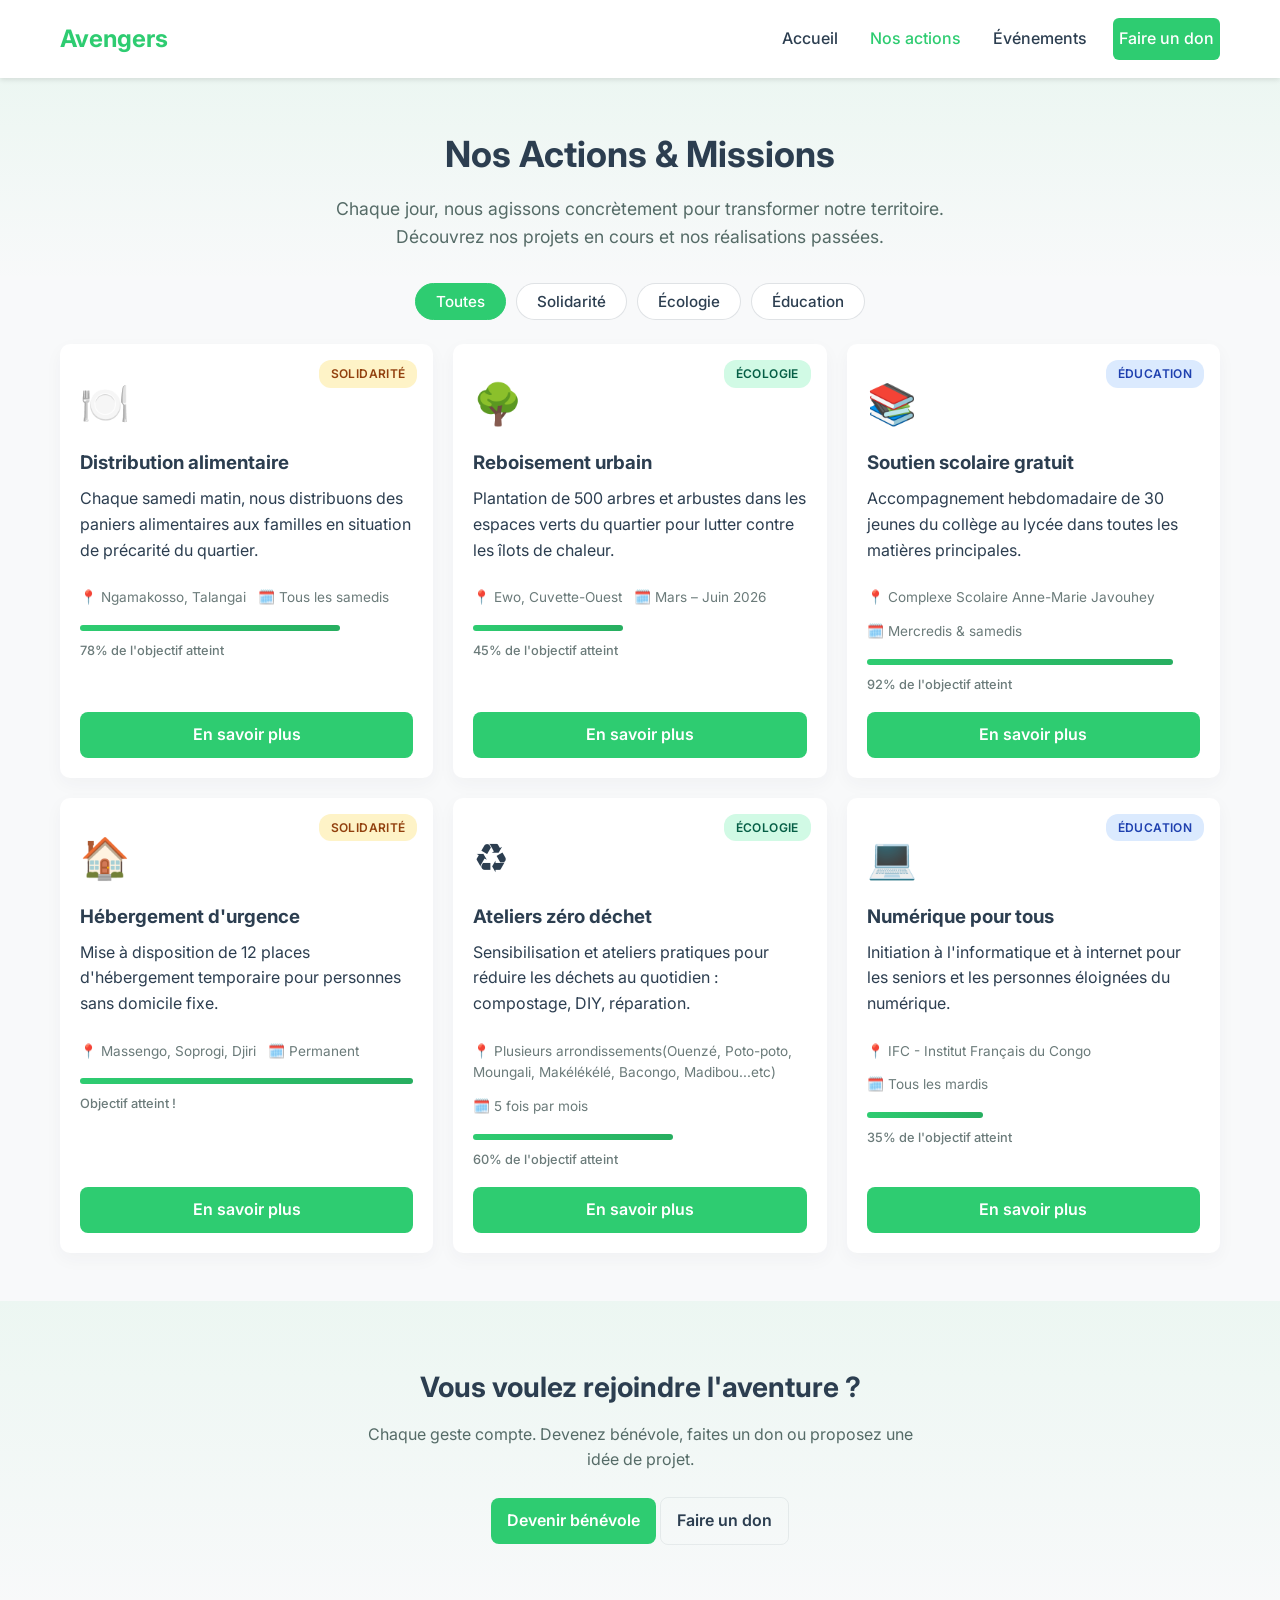
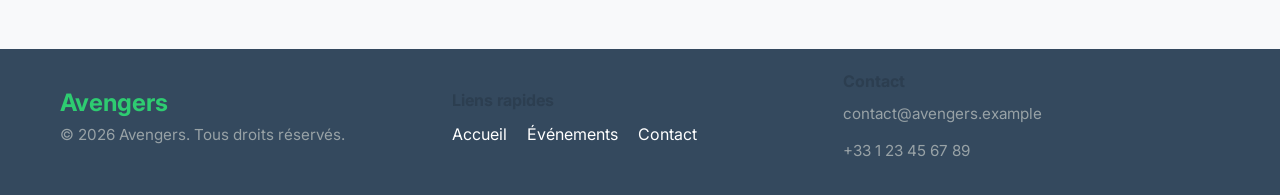
==== actions.html @ d8e707c2 "Finalisation de la page Nos Actions" ====
<!DOCTYPE html>
<html lang="fr">
<head>
    <meta charset="UTF-8">
    <meta name="viewport" content="width=device-width, initial-scale=1.0">
    <meta name="description" content="Découvrez les actions et missions de l'association Avengers">
    <title>Nos Actions </title>
    <link href="https://fonts.googleapis.com/css2?family=Inter:wght@300;400;600;700&display=swap" rel="stylesheet">
    <link rel="stylesheet" href="style.css">
</head>
<body>
    <a class="skip-link" href="#main-content">Aller au contenu</a>
    
    <header class="main">
        <div class="container">
            <a href="index.html" class="logo">Avengers</a>
            <nav class="main-nav" aria-label="Navigation principale">
                <ul class="links">
                    <li><a href="index.html">Accueil</a></li>
                    <li><a href="actions.html" class="active" aria-current="page">Nos actions</a></li>
                    <li><a href="evenements.html">Événements</a></li>
                    <li><a href="contact.html" class="bouton">Faire un don</a></li>
                </ul>
            </nav>
        </div>
    </header>

    <main id="main-content">
        <section class="hero hero-page">
            <div class="container hero-inner">
                <h1>Nos Actions & Missions</h1>
                <p class="lead">Chaque jour, nous agissons concrètement pour transformer notre territoire. Découvrez nos projets en cours et nos réalisations passées.</p>
            </div>
        </section>

        <section class="filters container" aria-label="Filtrer les actions">
            <div class="filter-buttons" role="group" aria-label="Catégories d'actions">
                <button class="filter-btn active" data-filter="all" aria-pressed="true">Toutes</button>
                <button class="filter-btn" data-filter="solidarite" aria-pressed="false">Solidarité</button>
                <button class="filter-btn" data-filter="ecologie" aria-pressed="false">Écologie</button>
                <button class="filter-btn" data-filter="education" aria-pressed="false">Éducation</button>
            </div>
        </section>

        <section class="actions-grid container">
            <div class="grid actions-list">
                <article class="card action-card" data-category="solidarite">
                    <div class="card-badge solidarite">Solidarité</div>
                    <div class="card-icon">🍽️</div>
                    <h3>Distribution alimentaire</h3>
                    <p>Chaque samedi matin, nous distribuons des paniers alimentaires aux familles en situation de précarité du quartier.</p>
                    <div class="card-meta">
                        <span class="meta-item">📍 Ngamakosso, Talangai</span>
                        <span class="meta-item">🗓️ Tous les samedis</span>
                    </div>
                    <div class="card-progress">
                        <div class="progress-bar" style="width: 78%;" aria-hidden="true"></div>
                        <span class="progress-text">78% de l'objectif atteint</span>
                    </div>
                    <a href="#" class="btn btn-primary card-cta">En savoir plus</a>
                </article>

                <article class="card action-card" data-category="ecologie">
                    <div class="card-badge ecologie">Écologie</div>
                    <div class="card-icon">🌳</div>
                    <h3>Reboisement urbain</h3>
                    <p>Plantation de 500 arbres et arbustes dans les espaces verts du quartier pour lutter contre les îlots de chaleur.</p>
                    <div class="card-meta">
                        <span class="meta-item">📍 Ewo, Cuvette-Ouest</span>
                        <span class="meta-item">🗓️ Mars – Juin 2026</span>
                    </div>
                    <div class="card-progress">
                        <div class="progress-bar" style="width: 45%;" aria-hidden="true"></div>
                        <span class="progress-text">45% de l'objectif atteint</span>
                    </div>
                    <a href="#" class="btn btn-primary card-cta">En savoir plus</a>
                </article>

                <article class="card action-card" data-category="education">
                    <div class="card-badge education">Éducation</div>
                    <div class="card-icon">📚</div>
                    <h3>Soutien scolaire gratuit</h3>
                    <p>Accompagnement hebdomadaire de 30 jeunes du collège au lycée dans toutes les matières principales.</p>
                    <div class="card-meta">
                        <span class="meta-item">📍 Complexe Scolaire Anne-Marie Javouhey</span>
                        <span class="meta-item">🗓️ Mercredis & samedis</span>
                    </div>
                    <div class="card-progress">
                        <div class="progress-bar" style="width: 92%;" aria-hidden="true"></div>
                        <span class="progress-text">92% de l'objectif atteint</span>
                    </div>
                    <a href="#" class="btn btn-primary card-cta">En savoir plus</a>
                </article>

                <article class="card action-card" data-category="solidarite">
                    <div class="card-badge solidarite">Solidarité</div>
                    <div class="card-icon">🏠</div>
                    <h3>Hébergement d'urgence</h3>
                    <p>Mise à disposition de 12 places d'hébergement temporaire pour personnes sans domicile fixe.</p>
                    <div class="card-meta">
                        <span class="meta-item">📍 Massengo, Soprogi, Djiri</span>
                        <span class="meta-item">🗓️ Permanent</span>
                    </div>
                    <div class="card-progress">
                        <div class="progress-bar" style="width: 100%;" aria-hidden="true"></div>
                        <span class="progress-text">Objectif atteint !</span>
                    </div>
                    <a href="#" class="btn btn-primary card-cta">En savoir plus</a>
                </article>

                <article class="card action-card" data-category="ecologie">
                    <div class="card-badge ecologie">Écologie</div>
                    <div class="card-icon">♻️</div>
                    <h3>Ateliers zéro déchet</h3>
                    <p>Sensibilisation et ateliers pratiques pour réduire les déchets au quotidien : compostage, DIY, réparation.</p>
                    <div class="card-meta">
                        <span class="meta-item">📍 Plusieurs arrondissements(Ouenzé, Poto-poto, Moungali, Makélékélé, Bacongo, Madibou...etc)</span>
                        <span class="meta-item">🗓️ 5 fois par mois</span>
                    </div>
                    <div class="card-progress">
                        <div class="progress-bar" style="width: 60%;" aria-hidden="true"></div>
                        <span class="progress-text">60% de l'objectif atteint</span>
                    </div>
                    <a href="#" class="btn btn-primary card-cta">En savoir plus</a>
                </article>

                <article class="card action-card" data-category="education">
                    <div class="card-badge education">Éducation</div>
                    <div class="card-icon">💻</div>
                    <h3>Numérique pour tous</h3>
                    <p>Initiation à l'informatique et à internet pour les seniors et les personnes éloignées du numérique.</p>
                    <div class="card-meta">
                        <span class="meta-item">📍 IFC - Institut Français du Congo</span>
                        <span class="meta-item">🗓️ Tous les mardis</span>
                    </div>
                    <div class="card-progress">
                        <div class="progress-bar" style="width: 35%;" aria-hidden="true"></div>
                        <span class="progress-text">35% de l'objectif atteint</span>
                    </div>
                    <a href="#" class="btn btn-primary card-cta">En savoir plus</a>
                </article>
            </div>
        </section>

        <section class="cta-section">
            <div class="container cta-content">
                <h2>Vous voulez rejoindre l'aventure ?</h2>
                <p class="lead">Chaque geste compte. Devenez bénévole, faites un don ou proposez une idée de projet.</p>
                <div class="hero-ctas">
                    <a href="contact.html" class="btn btn-primary">Devenir bénévole</a>
                    <a href="contact.html" class="btn btn-secondary">Faire un don</a>
                </div>
            </div>
        </section>
    </main>

    <footer class="footer">
        <div class="footer-container container">
            <div class="footer-col">
                <a href="index.html" class="logo footer-logo">Avengers</a>
                <p class="muted">© 2026 Avengers. Tous droits réservés.</p>
            </div>
            <div class="footer-col">
                <h4>Liens rapides</h4>
                <ul class="footer-links">
                    <li><a href="index.html">Accueil</a></li>
                    <li><a href="evenements.html">Événements</a></li>
                    <li><a href="contact.html">Contact</a></li>
                </ul>
            </div>
            <div class="footer-col">
                <h4>Contact</h4>
                <p class="muted">contact@avengers.example</p>
                <p class="muted">+33 1 23 45 67 89</p>
            </div>
        </div>
    </footer>
</body>
</html>
---- style.css ----
:root {
    --primary: #2ecc71;
    --secondary: #27ae60;
    --text: #2c3e50;
    --light-bg: #f8f9fa;
    --white: #ffffff;
    --font-stack: 'Segoe UI', Tahoma, Geneva, Verdana, sans-serif;
}

* {
    margin: 0;
    padding: 0;
    box-sizing: border-box;
}

.skip-link {
    position: absolute;
    left: -999px;
    top: auto;
    width: 1px;
    height: 1px;
    overflow: hidden;
}
.skip-link:focus {
    left: 10px;
    top: 10px;
    width: auto;
    height: auto;
    background: var(--primary);
    color: var(--white);
    padding: 8px 12px;
    border-radius: 4px;
    z-index: 2000;
}

body {
    font-family: var(--font-stack);
    color: var(--text);
    line-height: 1.6;
    background-color: var(--light-bg);
    display: flex;
    flex-direction: column;
    min-height: 100vh;
}

/* Typographie moderne */
body { font-family: 'Inter', system-ui, -apple-system, 'Segoe UI', Roboto, 'Helvetica Neue', Arial; }
h1,h2,h3,h4 { color: var(--text); margin: 0 0 8px 0; }
p { margin: 0 0 12px 0; }

/* Utility container */
.container { max-width: 1200px; margin: 0 auto; padding: 20px; }

main {
    flex: 1;
}

a {
    text-decoration: none;
    color: inherit;
}

a:focus {
    outline: 3px solid var(--primary);
    outline-offset: 2px;
}

ul {
    list-style: none;
}

.main{
    background-color: var(--white);
    box-shadow: 0 2px 5px rgba(0,0,0,0.1);
    position: sticky;
    top: 0;
    z-index: 1000;
}

.container {
    max-width: 1200px;
    margin: 0 auto;
    padding: 0 20px;
}

.main .container { display:flex; align-items:center; justify-content:space-between; padding:18px 20px; }

.logo { font-size:1.25rem; font-weight:700; color:var(--primary); }

.main-nav .links { display:flex; gap:20px; align-items:center; }
.main-nav .links a { color:var(--text); padding:8px 6px; border-radius:6px; }
.main-nav .links a.active, .main-nav .links a:hover { color:var(--primary); }

.btn { display:inline-block; padding:10px 16px; border-radius:8px; text-decoration:none; font-weight:600; }
.btn-primary { background:var(--primary); color:var(--white); }
.btn-primary:hover { background: #28b76a; }
.btn-secondary { background: transparent; border:1px solid rgba(44,62,80,0.08); color:var(--text); }

/* Hero */
.hero { padding:64px 0; background: linear-gradient(180deg, rgba(46,204,113,0.06), rgba(255,255,255,0)); }
.hero-grid { display:grid; grid-template-columns: 1fr 420px; gap:32px; align-items:center; }
.hero-content h1 { font-size:2rem; margin-bottom:12px; }
.hero-content .lead { color:#556b67; margin-bottom:18px; }
.hero-visual { background:linear-gradient(135deg, rgba(46,204,113,0.12), rgba(39,174,96,0.08)); height:260px; border-radius:12px; }

/* Features grid */
.features { padding:48px 0; }
.section-title { font-size:1.25rem; margin-bottom:18px; }
.grid { display:grid; grid-template-columns: repeat(auto-fit, minmax(220px,1fr)); gap:20px; }
.card { background:var(--white); padding:20px; border-radius:10px; box-shadow: 0 6px 18px rgba(44,62,80,0.04); }
.card-icon { font-size:28px; margin-bottom:10px; }

/* Footer */
.footer { background:#0f1720; color:#cbd5d9; padding:40px 0; }
.footer-container { display:flex; gap:40px; align-items:flex-start; }
.footer-col { flex:1; }
.footer-logo { color:var(--primary); font-weight:700; }
.muted { color:#98a2a6; font-size:0.95rem; }
.footer-links { list-style:none; padding:0; margin:0; }
.footer-links li { margin-bottom:8px; }
.footer-links a { color:inherit; text-decoration:none; }

@media (max-width: 900px) {
    .hero-grid { grid-template-columns: 1fr; }
    .hero-visual { height:200px; }
    .footer-container { flex-direction:column; }
}

@media (max-width: 480px) {
    .main .container { padding:14px 16px; }
    .hero { padding:36px 0; }
    .hero-content h1 { font-size:1.5rem; }
}

.logo {
    font-size: 1.5rem;
    font-weight: bold;
    color: var(--primary);
}

.links {
    display: flex;
    align-items: center;
    gap: 20px;
    flex-wrap: wrap;
}

.links a {
    font-weight: 500;
    transition: color 0.3s ease;
}

.links a:hover, .links a.active {
    color: var(--primary);
}

.bouton {
    background-color: var(--primary);
    color: var(--white) !important;
    padding: 8px 16px;
    border-radius: 5px;
    transition: background-color 0.3s ease !important;
    display: inline-block;
    border: none;
}

.bouton:hover {
    background-color: var(--secondary);
}

.footer {
    background-color: #34495e;
    color: var(--white);
    padding: 20px 0;
    margin-top: 40px;
}

.footer-container {
    max-width: 1200px;
    margin: 0 auto;
    padding: 0 20px;
    display: flex;
    justify-content: space-between;
    align-items: center;
    flex-wrap: wrap;
    gap: 15px;
}

.footer-links {
    display: flex;
    gap: 20px;
}

.footer-links a:hover {
    text-decoration: underline;
}

.hero-placeholder {
    text-align: center;
    padding: 100px 20px;
    background: linear-gradient(135deg, rgba(46,204,113,0.12), rgba(39,174,96,0.08));
    color: var(--text);
}

.hero-inner {
    max-width: 900px;
    margin: 0 auto;
}

.hero-placeholder h1 {
    font-size: 2.25rem;
    color: var(--text);
    margin-bottom: 10px;
}

.hero-placeholder .lead {
    color: #5a6b6a;
    font-size: 1.1rem;
}

@media (max-width: 768px) {
    .container, .footer-container {
        flex-direction: column;
        gap: 15px;
    }

    .links {
        flex-direction: column;
        gap: 10px;
        text-align: center;
    }

    .hero-placeholder {
        padding: 60px 20px;
    }
}
.hero-page {
    padding: 48px 0 32px;
    text-align: center;
}
.hero-page h1 {
    font-size: 2.25rem;
    margin-bottom: 12px;
}
.hero-page .lead {
    max-width: 700px;
    margin: 0 auto;
    color: #556b67;
    font-size: 1.1rem;
}

.filters {
    padding: 0 0 24px;
}
.filter-buttons {
    display: flex;
    gap: 10px;
    flex-wrap: wrap;
    justify-content: center;
}
.filter-btn {
    padding: 8px 20px;
    border: 1px solid rgba(44,62,80,0.15);
    border-radius: 20px;
    background: var(--white);
    color: var(--text);
    font-family: inherit;
    font-size: 0.95rem;
    font-weight: 500;
    cursor: pointer;
    transition: all 0.25s ease;
}
.filter-btn:hover {
    border-color: var(--primary);
    color: var(--primary);
}
.filter-btn.active {
    background: var(--primary);
    color: var(--white);
    border-color: var(--primary);
}

/* Grille d'actions */
.actions-grid {
    padding-bottom: 48px;
}
.actions-list {
    grid-template-columns: repeat(auto-fit, minmax(300px, 1fr));
}


.action-card {
    display: flex;
    flex-direction: column;
    position: relative;
    padding-top: 28px;
    transition: transform 0.25s ease, box-shadow 0.25s ease;
}
.action-card:hover {
    transform: translateY(-4px);
    box-shadow: 0 12px 28px rgba(44,62,80,0.08);
}

.card-badge {
    position: absolute;
    top: 16px;
    right: 16px;
    padding: 4px 12px;
    border-radius: 12px;
    font-size: 0.75rem;
    font-weight: 600;
    text-transform: uppercase;
    letter-spacing: 0.03em;
}
.card-badge.solidarite {
    background: #fef3c7;
    color: #92400e;
}
.card-badge.ecologie {
    background: #d1fae5;
    color: #065f46;
}
.card-badge.education {
    background: #dbeafe;
    color: #1e40af;
}

.action-card .card-icon {
    font-size: 2.5rem;
    margin-bottom: 12px;
}

.card-meta {
    display: flex;
    flex-wrap: wrap;
    gap: 12px;
    margin: 12px 0 16px;
    font-size: 0.85rem;
    color: #6b7b7a;
}
.meta-item {
    display: inline-flex;
    align-items: center;
    gap: 4px;
}

.card-progress {
    margin-bottom: 16px;
}
.progress-bar {
    height: 6px;
    background: linear-gradient(90deg, var(--primary), var(--secondary));
    border-radius: 3px;
    margin-bottom: 6px;
    transition: width 0.6s ease;
}
.progress-text {
    font-size: 0.8rem;
    color: #6b7b7a;
    font-weight: 500;
}

.card-cta {
    margin-top: auto;
    text-align: center;
    width: 100%;
}

.cta-section {
    background: linear-gradient(180deg, rgba(46,204,113,0.06), rgba(255,255,255,0));
    padding: 64px 0;
    text-align: center;
}
.cta-content {
    max-width: 600px;
}
.cta-content h2 {
    font-size: 1.75rem;
    margin-bottom: 12px;
}
.cta-content .lead {
    color: #556b67;
    margin-bottom: 24px;
}

@media (max-width: 768px) {
    .hero-page h1 {
        font-size: 1.75rem;
    }
    .actions-list {
        grid-template-columns: 1fr;
    }
    .filter-buttons {
        gap: 8px;
    }
    .filter-btn {
        padding: 6px 14px;
        font-size: 0.9rem;
    }
    .cta-section {
        padding: 48px 20px;
    }
}
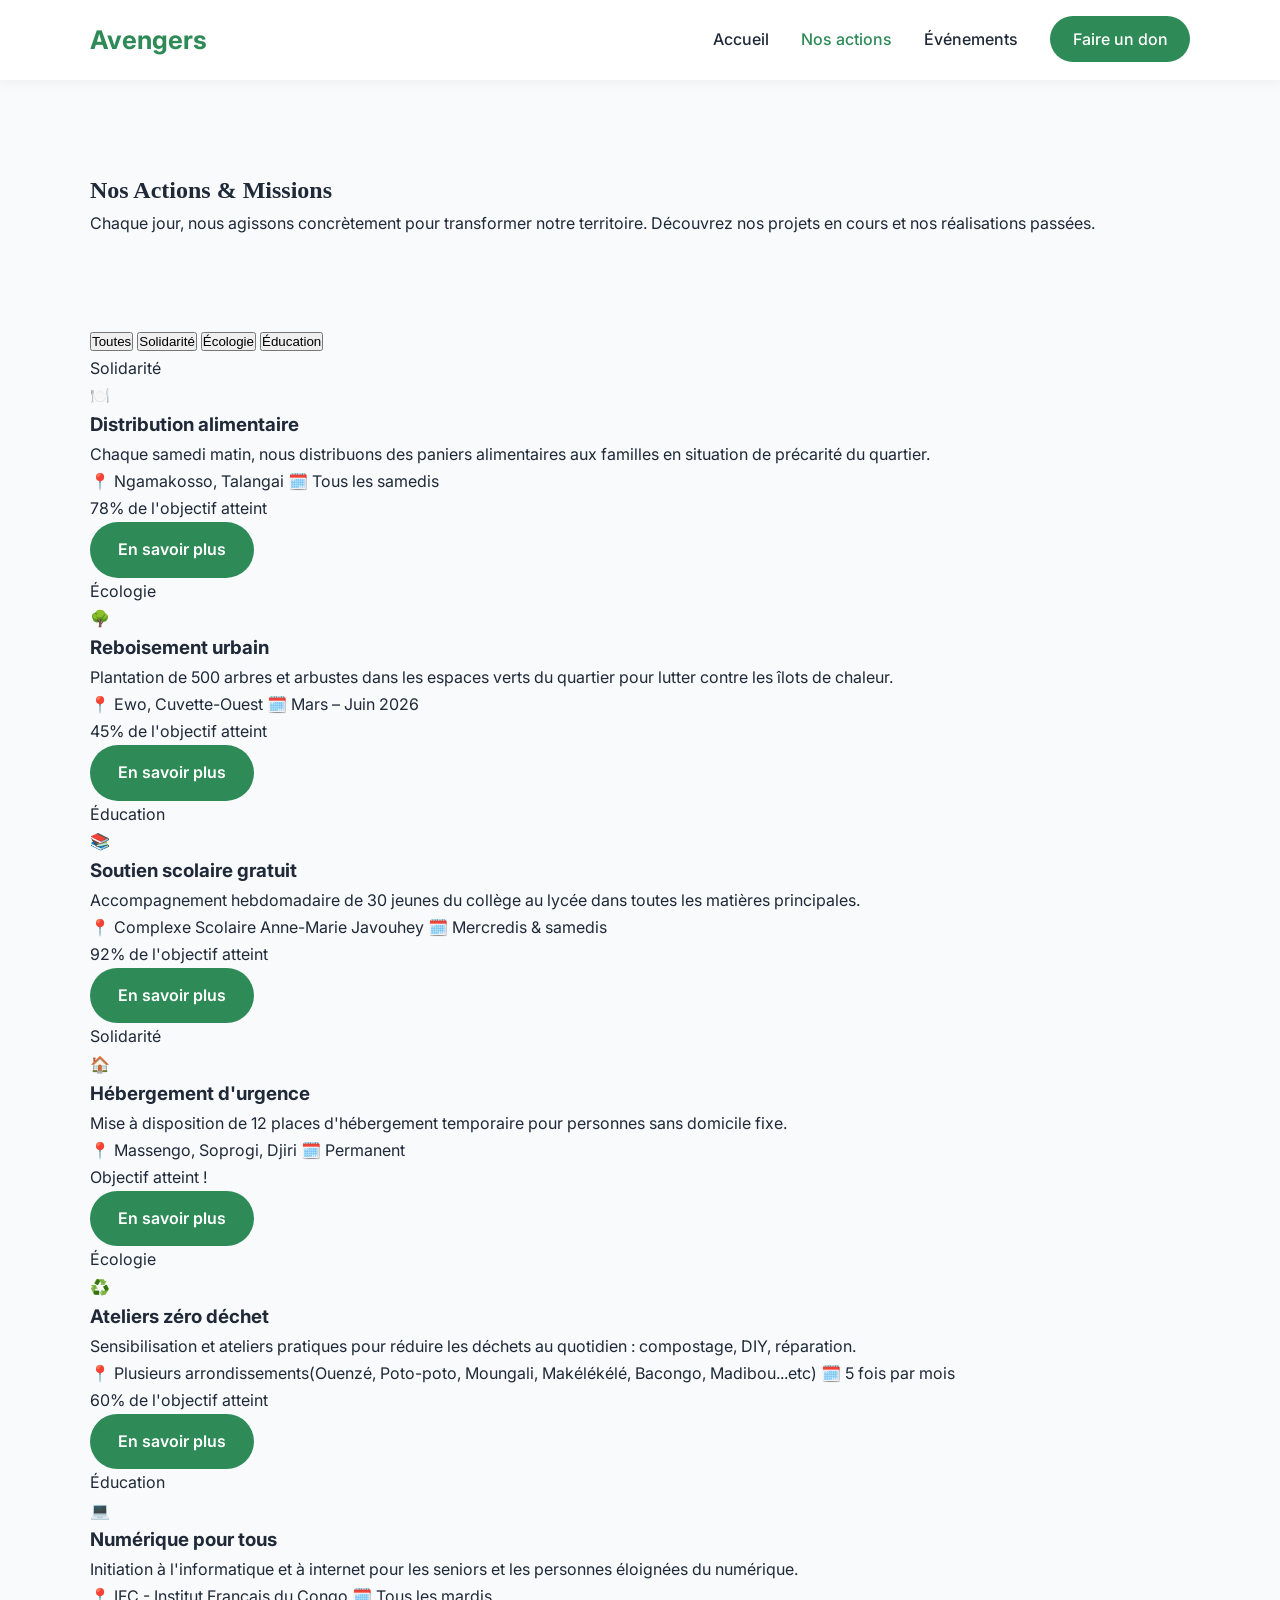
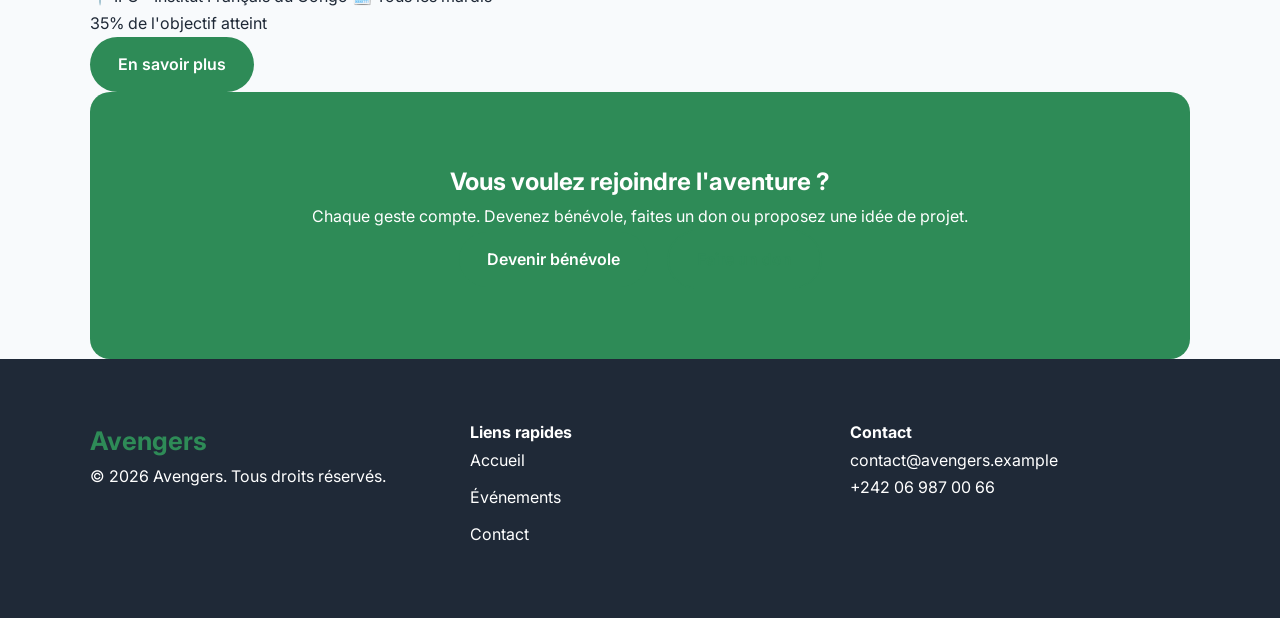
==== commit 3182cdfa: "Update contact phone number in actions.html" ====
--- a/actions.html
+++ b/actions.html
@@ -171,9 +171,9 @@
             <div class="footer-col">
                 <h4>Contact</h4>
                 <p class="muted">contact@avengers.example</p>
-                <p class="muted">+33 1 23 45 67 89</p>
+                <p class="muted">+242 06 987 00 66</p>
             </div>
         </div>
     </footer>
 </body>
-</html>+</html>
--- a/style.css
+++ b/style.css
@@ -1,403 +1,604 @@
- :root {
-    --primary: #2ecc71;
-    --secondary: #27ae60;
-    --text: #2c3e50;
-    --light-bg: #f8f9fa;
-    --white: #ffffff;
-    --font-stack: 'Segoe UI', Tahoma, Geneva, Verdana, sans-serif;
-}
-
-* {
-    margin: 0;
-    padding: 0;
-    box-sizing: border-box;
-}
-
-.skip-link {
-    position: absolute;
-    left: -999px;
-    top: auto;
-    width: 1px;
-    height: 1px;
-    overflow: hidden;
-}
-.skip-link:focus {
-    left: 10px;
-    top: 10px;
-    width: auto;
-    height: auto;
-    background: var(--primary);
-    color: var(--white);
-    padding: 8px 12px;
-    border-radius: 4px;
-    z-index: 2000;
-}
-
-body {
-    font-family: var(--font-stack);
-    color: var(--text);
-    line-height: 1.6;
-    background-color: var(--light-bg);
+:root{
+    --primary:#2e8b57;
+    --primary-dark:#256f47;
+    --secondary:#f4f7f6;
+
+    --text:#1f2937;
+    --text-light:#6b7280;
+
+    --white:#ffffff;
+    --background:#f8fafc;
+
+    --shadow:0 10px 25px rgba(0,0,0,.08);
+
+    --radius:14px;
+
+    --transition:.3s ease;
+}
+
+*{
+    margin:0;
+    padding:0;
+    box-sizing:border-box;
+}
+
+html{
+    scroll-behavior:smooth;
+}
+
+body{
+    font-family:'Inter',sans-serif;
+    color:var(--text);
+    background:var(--background);
+    line-height:1.7;
+}
+
+img{
+    width:100%;
+    display:block;
+}
+
+a{
+    text-decoration:none;
+    color:inherit;
+}
+
+ul{
+    list-style:none;
+}
+
+.container{
+    width:min(1100px,90%);
+    margin:auto;
+}
+
+
+.skip-link{
+    position:absolute;
+    left:-9999px;
+}
+
+.skip-link:focus{
+    left:20px;
+    top:20px;
+    background:var(--primary);
+    color:#fff;
+    padding:10px 18px;
+    border-radius:8px;
+    z-index:999;
+}
+
+.main{
+    background:var(--white);
+    position:sticky;
+    top:0;
+    z-index:100;
+    box-shadow:0 2px 12px rgba(0,0,0,.05);
+}
+
+.main .container{
+    display:flex;
+    justify-content:space-between;
+    align-items:center;
+    padding:18px 0;
+}
+
+.logo{
+    font-size:1.6rem;
+    font-weight:700;
+    color:var(--primary);
+}
+
+.links{
+    display:flex;
+    gap:2rem;
+    align-items:center;
+}
+
+.links a{
+    font-weight:500;
+    transition:var(--transition);
+}
+
+.links a:hover,
+.links .active{
+    color:var(--primary);
+}
+
+.bouton{
+    background:var(--primary);
+    color:white;
+    padding:.8rem 1.4rem;
+    border-radius:50px;
+}
+
+.bouton:hover{
+    background:var(--primary-dark);
+}
+
+.btn{
+    display:inline-block;
+    padding:14px 28px;
+    border-radius:50px;
+    font-weight:600;
+    transition:var(--transition);
+}
+
+.btn-primary{
+    background:var(--primary);
+    color:white;
+}
+
+.btn-primary:hover{
+    background:var(--primary-dark);
+}
+
+.btn-secondary{
+    border:2px solid var(--primary);
+    color:var(--primary);
+    margin-left:15px;
+}
+
+.btn-secondary:hover{
+    background:var(--primary);
+    color:white;
+}
+
+.hero{
+    padding:90px 0;
+}
+
+.hero-content{
+    display:flex;
+    justify-content:space-between;
+    align-items:center;
+    gap:60px;
+}
+
+.hero-text{
+    flex:1;
+}
+
+.hero-badge{
+    display:inline-block;
+    background:#e8f7ef;
+    color:var(--primary);
+    padding:.5rem 1rem;
+    border-radius:50px;
+    margin-bottom:20px;
+    font-weight:600;
+}
+
+.hero-text h1{
+    font-size:3rem;
+    line-height:1.2;
+    margin-bottom:25px;
+}
+
+.hero-text p{
+    color:var(--text-light);
+    margin-bottom:35px;
+}
+
+.hero-image{
+    flex:1;
+}
+
+.hero-image img{
+    border-radius:20px;
+    box-shadow:var(--shadow);
+}
+
+.about{
+    padding:100px 0;
+    background:white;
+}
+
+.about-content{
+    display:flex;
+    align-items:center;
+    gap:70px;
+}
+
+.about-image,
+.about-text{
+    flex:1;
+}
+
+.about-image img{
+    border-radius:20px;
+}
+
+.about-text h2{
+    font-size:2.2rem;
+    margin-bottom:20px;
+}
+
+.about-text p{
+    color:var(--text-light);
+    margin-bottom:30px;
+}
+
+
+.services{
+    padding:100px 0;
+}
+
+.section-title{
+    text-align:center;
+    margin-bottom:50px;
+    font-size:2.3rem;
+}
+
+.services-grid{
+    display:grid;
+    grid-template-columns:repeat(auto-fit,minmax(240px,1fr));
+    gap:25px;
+}
+
+.service-card{
+    background:white;
+    padding:35px;
+    border-radius:var(--radius);
+    box-shadow:var(--shadow);
+    transition:var(--transition);
+}
+
+.service-card:hover{
+    transform:translateY(-8px);
+}
+
+.service-card h3{
+    margin-bottom:15px;
+}
+
+.service-card p{
+    color:var(--text-light);
+}
+
+
+.impact{
+    padding:100px 0;
+    background:white;
+}
+
+.impact-grid{
+    display:grid;
+    grid-template-columns:repeat(4,1fr);
+    gap:25px;
+}
+
+.impact-card{
+    background:var(--secondary);
+    padding:40px 20px;
+    text-align:center;
+    border-radius:var(--radius);
+}
+
+.impact-number{
+    font-size:2.8rem;
+    color:var(--primary);
+    font-weight:700;
+    margin-bottom:10px;
+}
+
+.cta{
+    padding:100px 0;
+}
+
+.cta-content{
+    background:var(--primary);
+    color:white;
+    text-align:center;
+    padding:70px;
+    border-radius:20px;
+}
+
+.cta h2{
+    font-size:2.2rem;
+    margin-bottom:20px;
+}
+
+.cta p{
+    margin-bottom:35px;
+}
+
+.cta .btn-primary{
+    background:white;
+    color:var(--primary);
+}
+
+.cta .btn-primary:hover{
+    background:#f2f2f2;
+}
+
+.footer{
+    background:#1f2937;
+    color:white;
+    padding:60px 0;
+}
+
+.footer-container{
+    display:grid;
+    grid-template-columns:repeat(auto-fit,minmax(220px,1fr));
+    gap:40px;
+}
+
+.footer-links li{
+    margin-bottom:10px;
+}
+
+.footer-links a:hover{
+    color:var(--primary);
+}
+
+
+@media(max-width:900px){
+
+    .hero-content,
+    .about-content{
+        flex-direction:column;
+    }
+
+    .hero-text h1{
+        font-size:2.3rem;
+    }
+
+    .impact-grid{
+        grid-template-columns:repeat(2,1fr);
+    }
+
+}
+
+@media(max-width:600px){
+
+    .main .container{
+        flex-direction:column;
+        gap:20px;
+    }
+
+    .links{
+        flex-direction:column;
+    }
+
+    .hero{
+        padding:70px 0;
+    }
+
+    .hero-buttons{
+        display:flex;
+        flex-direction:column;
+        gap:15px;
+    }
+
+    .btn-secondary{
+        margin-left:0;
+    }
+}
+
+/*====================== Stylisation de la page Evènement PAR TONY BERENGER ==========================*/
+
+.evenements {
+    max-width: 960px;
+    margin: 0 auto;
+    padding: 5rem 1.5rem 6rem;
+}
+
+.en-tete {
     display: flex;
     flex-direction: column;
-    min-height: 100vh;
-}
-
-/* Typographie moderne */
-body { font-family: 'Inter', system-ui, -apple-system, 'Segoe UI', Roboto, 'Helvetica Neue', Arial; }
-h1,h2,h3,h4 { color: var(--text); margin: 0 0 8px 0; }
-p { margin: 0 0 12px 0; }
-
-/* Utility container */
-.container { max-width: 1200px; margin: 0 auto; padding: 20px; }
-
-main {
-    flex: 1;
-}
-
-a {
+    gap: 0.75rem;
+    margin-bottom:3.5em;
+    position : relative;
+}
+
+._activite {
+    font-family: 'Verdana', monospace;
+}
+
+h1 {
+    font-family: 'Segoe UI';
+}
+
+.sous-titre {
+    max-width: 52ch;
+    color:#2c3e50;
+    font-size: 1.02rem;
+    line-height: 1.6;
+    margin: 0;
+}
+
+/*  ================. STYLISATION DE CHAQUE ARTICLE  ===================*/
+
+/*  ================ LA DIV  DE LA PREMIERE ACTIVITE OEUVRE DE CHARITE =================*/
+
+.liste-evenement {
+    display: flex;
+    flex-direction: column;
+    gap: 1.5rem;
+    position: relative;
+    z-index: 1;
+}
+
+._evenement {
+    display: grid;
+    grid-template-columns: 150px 1px 1fr;
+    background: #ffffff;
+    border: 1px solid #0f1720;
+    border-radius: 14px;
+    overflow:hidden;
+}
+
+._evenement:hover{
+    border-color: #27ae60;
+    transform: translate(-2px);
+}
+
+._date {
+    background: #27ae60;
+    color: #f8f9fa;
+    display: flex;
+    flex-direction: column;
+    align-items: center;
+    justify-content: center;
+    padding: 1.4rem 0.5em;
+    text-align: center;
+    gap:0.15rem;
+}
+
+._date .jour{
+    font-family: 'Franklin Gothic Medium', 'Arial Narrow', Arial, sans-serif;
+    font-weight: 700;
+    font-size: 3.4rem;
+    line-height: 1;
+}
+
+._date .mois {
+    font-family: 'Lucida Sans', 'Lucida Sans Regular', 'Lucida Grande', 'Lucida Sans Unicode', Geneva, Verdana, sans-serif;
+    font-size: 1rem;
+    letter-spacing: 0.14rem;
+    text-transform: uppercase;
+    color: #0f1720;
+}
+
+._date .heure{
+    font-family: 'Courier New', Courier, monospace;
+    font-size: 0.90rem;
+    color: #0f1720;
+    margin-top: 0.5rem;
+}
+
+._perforation{
+    background-size: 100%;
+    background-position: center;
+    background-color: #27ae60;
+}
+
+._details {
+    padding: 1.4rem 1.6rem;
+    display: flex;
+    flex-direction: column;
+    gap:0.55rem;
+    justify-content: center;
+}
+
+._span2 {
+    display: inline-flex;
+    align-self: flex-start;
+    font-family: 'Times New Roman', Times, serif;
+    font-size: 0.68rem;
+    letter-spacing: 0.1em;
+    text-transform: uppercase;
+    padding: 0.22rem 0.55rem;
+    border: 999px;
+    color: #0f1720;
+}
+
+._span1 {
+    font-family: 'Trebuchet MS', 'Lucida Sans Unicode', 'Lucida Grande', 'Lucida Sans', Arial, sans-serif;
+    font-size: 0.65rem;
+    letter-spacing: 0.1em;
+    text-transform: uppercase;
+    color: #f8f9fa;
+    background: #2c3e50;
+    align-self: flex-start;
+    padding: 0.15rem 0.5rem;
+    border-radius: 4px;
+    margin-bottom: 0.1rem;
+}
+
+._span2._gastro {
+    background: #34495e;
+}
+
+._details h2 {
+    font-family: Arial, Helvetica, sans-serif;
+    font-weight: 600;
+    font-size: 1.3rem;
+    margin: 0;
+    color: #0f1720;
+}
+
+._details p {
+    margin: 0;
+    color: #0f1720;
+    font-size: 0.92rem;
+    line-height: 1.55;
+    max-width: 56ch;
+}
+
+._meta {
+    display: flex;
+    flex-wrap: wrap;
+    gap:1rem;
+    margin-top: 0.2rem;
+    font-size: 0.82rem;
+    color: #0f1720;
+}
+
+._meta span {
+    display: inline-flex;
+    align-items: center;
+    gap: 0.35rem;
+}
+
+
+.reserver {
+    align-self: flex-start;
+    margin-top: 0.6rem;
+    font-family: Georgia, 'Times New Roman', Times, serif;
+    font-size: 0.80rem;
+    letter-spacing: 0.04em;
     text-decoration: none;
-    color: inherit;
-}
-
-a:focus {
-    outline: 3px solid var(--primary);
-    outline-offset: 2px;
-}
-
-ul {
-    list-style: none;
-}
-
-.main{
-    background-color: var(--white);
-    box-shadow: 0 2px 5px rgba(0,0,0,0.1);
-    position: sticky;
-    top: 0;
-    z-index: 1000;
-}
-
-.container {
-    max-width: 1200px;
-    margin: 0 auto;
-    padding: 0 20px;
-}
-
-.main .container { display:flex; align-items:center; justify-content:space-between; padding:18px 20px; }
-
-.logo { font-size:1.25rem; font-weight:700; color:var(--primary); }
-
-.main-nav .links { display:flex; gap:20px; align-items:center; }
-.main-nav .links a { color:var(--text); padding:8px 6px; border-radius:6px; }
-.main-nav .links a.active, .main-nav .links a:hover { color:var(--primary); }
-
-.btn { display:inline-block; padding:10px 16px; border-radius:8px; text-decoration:none; font-weight:600; }
-.btn-primary { background:var(--primary); color:var(--white); }
-.btn-primary:hover { background: #28b76a; }
-.btn-secondary { background: transparent; border:1px solid rgba(44,62,80,0.08); color:var(--text); }
-
-/* Hero */
-.hero { padding:64px 0; background: linear-gradient(180deg, rgba(46,204,113,0.06), rgba(255,255,255,0)); }
-.hero-grid { display:grid; grid-template-columns: 1fr 420px; gap:32px; align-items:center; }
-.hero-content h1 { font-size:2rem; margin-bottom:12px; }
-.hero-content .lead { color:#556b67; margin-bottom:18px; }
-.hero-visual { background:linear-gradient(135deg, rgba(46,204,113,0.12), rgba(39,174,96,0.08)); height:260px; border-radius:12px; }
-
-/* Features grid */
-.features { padding:48px 0; }
-.section-title { font-size:1.25rem; margin-bottom:18px; }
-.grid { display:grid; grid-template-columns: repeat(auto-fit, minmax(220px,1fr)); gap:20px; }
-.card { background:var(--white); padding:20px; border-radius:10px; box-shadow: 0 6px 18px rgba(44,62,80,0.04); }
-.card-icon { font-size:28px; margin-bottom:10px; }
-
-/* Footer */
-.footer { background:#0f1720; color:#cbd5d9; padding:40px 0; }
-.footer-container { display:flex; gap:40px; align-items:flex-start; }
-.footer-col { flex:1; }
-.footer-logo { color:var(--primary); font-weight:700; }
-.muted { color:#98a2a6; font-size:0.95rem; }
-.footer-links { list-style:none; padding:0; margin:0; }
-.footer-links li { margin-bottom:8px; }
-.footer-links a { color:inherit; text-decoration:none; }
-
-@media (max-width: 900px) {
-    .hero-grid { grid-template-columns: 1fr; }
-    .hero-visual { height:200px; }
-    .footer-container { flex-direction:column; }
-}
-
-@media (max-width: 480px) {
-    .main .container { padding:14px 16px; }
-    .hero { padding:36px 0; }
-    .hero-content h1 { font-size:1.5rem; }
-}
-
-.logo {
-    font-size: 1.5rem;
-    font-weight: bold;
-    color: var(--primary);
-}
-
-.links {
+    color: #28b76a;
+    border-bottom: 1px solid #0f1720;
+    padding-bottom: 2px;
+    transition: color 0.2s ease;
+}
+
+.reserver:hover{
+    color: #0f1720;
+}
+
+/*====================  STYLISATION DE LA DIV DE D_TOUTES LES ACTIVITES =====================*/
+
+._programme {
+    margin-top: 3rem;
     display: flex;
     align-items: center;
-    gap: 20px;
+    justify-content: space-between;
     flex-wrap: wrap;
-}
-
-.links a {
-    font-weight: 500;
-    transition: color 0.3s ease;
-}
-
-.links a:hover, .links a.active {
-    color: var(--primary);
-}
-
-.bouton {
-    background-color: var(--primary);
-    color: var(--white) !important;
-    padding: 8px 16px;
-    border-radius: 5px;
-    transition: background-color 0.3s ease !important;
-    display: inline-block;
-    border: none;
-}
-
-.bouton:hover {
-    background-color: var(--secondary);
-}
-
-.footer {
-    background-color: #34495e;
-    color: var(--white);
-    padding: 20px 0;
-    margin-top: 40px;
-}
-
-.footer-container {
-    max-width: 1200px;
-    margin: 0 auto;
-    padding: 0 20px;
-    display: flex;
-    justify-content: space-between;
-    align-items: center;
-    flex-wrap: wrap;
-    gap: 15px;
-}
-
-.footer-links {
-    display: flex;
-    gap: 20px;
-}
-
-.footer-links a:hover {
-    text-decoration: underline;
-}
-
-.hero-placeholder {
-    text-align: center;
-    padding: 100px 20px;
-    background: linear-gradient(135deg, rgba(46,204,113,0.12), rgba(39,174,96,0.08));
-    color: var(--text);
-}
-
-.hero-inner {
-    max-width: 900px;
-    margin: 0 auto;
-}
-
-.hero-placeholder h1 {
-    font-size: 2.25rem;
-    color: var(--text);
-    margin-bottom: 10px;
-}
-
-.hero-placeholder .lead {
-    color: #5a6b6a;
-    font-size: 1.1rem;
-}
-
-@media (max-width: 768px) {
-    .container, .footer-container {
-        flex-direction: column;
-        gap: 15px;
-    }
-
-    .links {
-        flex-direction: column;
-        gap: 10px;
-        text-align: center;
-    }
-
-    .hero-placeholder {
-        padding: 60px 20px;
-    }
-}
-.hero-page {
-    padding: 48px 0 32px;
-    text-align: center;
-}
-.hero-page h1 {
-    font-size: 2.25rem;
-    margin-bottom: 12px;
-}
-.hero-page .lead {
-    max-width: 700px;
-    margin: 0 auto;
-    color: #556b67;
-    font-size: 1.1rem;
-}
-
-.filters {
-    padding: 0 0 24px;
-}
-.filter-buttons {
-    display: flex;
-    gap: 10px;
-    flex-wrap: wrap;
-    justify-content: center;
-}
-.filter-btn {
-    padding: 8px 20px;
-    border: 1px solid rgba(44,62,80,0.15);
-    border-radius: 20px;
-    background: var(--white);
-    color: var(--text);
-    font-family: inherit;
-    font-size: 0.95rem;
-    font-weight: 500;
-    cursor: pointer;
-    transition: all 0.25s ease;
-}
-.filter-btn:hover {
-    border-color: var(--primary);
-    color: var(--primary);
-}
-.filter-btn.active {
-    background: var(--primary);
-    color: var(--white);
-    border-color: var(--primary);
-}
-
-/* Grille d'actions */
-.actions-grid {
-    padding-bottom: 48px;
-}
-.actions-list {
-    grid-template-columns: repeat(auto-fit, minmax(300px, 1fr));
-}
-
-
-.action-card {
-    display: flex;
-    flex-direction: column;
-    position: relative;
-    padding-top: 28px;
-    transition: transform 0.25s ease, box-shadow 0.25s ease;
-}
-.action-card:hover {
-    transform: translateY(-4px);
-    box-shadow: 0 12px 28px rgba(44,62,80,0.08);
-}
-
-.card-badge {
-    position: absolute;
-    top: 16px;
-    right: 16px;
-    padding: 4px 12px;
-    border-radius: 12px;
-    font-size: 0.75rem;
-    font-weight: 600;
-    text-transform: uppercase;
+    gap: 1rem;
+    padding-top: 1.5rem;
+    border-top: 1px solid #27ae60;
+}
+
+._programme p{
+    margin: 0;
+    font-size: 0.85rem;
+    color: #0f1720;
+}
+
+._agenda-complet {
+    font-size: 0.78rem;
+    text-decoration: none;
+    color: #f8f9fa;
+    background: #5a6b6a;
+    padding: 0.6rem 1.1rem;
+    border-radius: 8px;
     letter-spacing: 0.03em;
-}
-.card-badge.solidarite {
-    background: #fef3c7;
-    color: #92400e;
-}
-.card-badge.ecologie {
-    background: #d1fae5;
-    color: #065f46;
-}
-.card-badge.education {
-    background: #dbeafe;
-    color: #1e40af;
-}
-
-.action-card .card-icon {
-    font-size: 2.5rem;
-    margin-bottom: 12px;
-}
-
-.card-meta {
-    display: flex;
-    flex-wrap: wrap;
-    gap: 12px;
-    margin: 12px 0 16px;
-    font-size: 0.85rem;
-    color: #6b7b7a;
-}
-.meta-item {
-    display: inline-flex;
-    align-items: center;
-    gap: 4px;
-}
-
-.card-progress {
-    margin-bottom: 16px;
-}
-.progress-bar {
-    height: 6px;
-    background: linear-gradient(90deg, var(--primary), var(--secondary));
-    border-radius: 3px;
-    margin-bottom: 6px;
-    transition: width 0.6s ease;
-}
-.progress-text {
-    font-size: 0.8rem;
-    color: #6b7b7a;
-    font-weight: 500;
-}
-
-.card-cta {
-    margin-top: auto;
-    text-align: center;
-    width: 100%;
-}
-
-.cta-section {
-    background: linear-gradient(180deg, rgba(46,204,113,0.06), rgba(255,255,255,0));
-    padding: 64px 0;
-    text-align: center;
-}
-.cta-content {
-    max-width: 600px;
-}
-.cta-content h2 {
-    font-size: 1.75rem;
-    margin-bottom: 12px;
-}
-.cta-content .lead {
-    color: #556b67;
-    margin-bottom: 24px;
-}
-
-@media (max-width: 768px) {
-    .hero-page h1 {
-        font-size: 1.75rem;
-    }
-    .actions-list {
-        grid-template-columns: 1fr;
-    }
-    .filter-buttons {
-        gap: 8px;
-    }
-    .filter-btn {
-        padding: 6px 14px;
-        font-size: 0.9rem;
-    }
-    .cta-section {
-        padding: 48px 20px;
-    }
+    transition: background 0.2s ease;
+}
+
+._agenda-complet:hover{
+    background: #0f1720;
+
+    .impact-grid{
+        grid-template-columns:1fr;
+    }
+
+    .cta-content{
+        padding:40px 25px;
+    }
+
 }
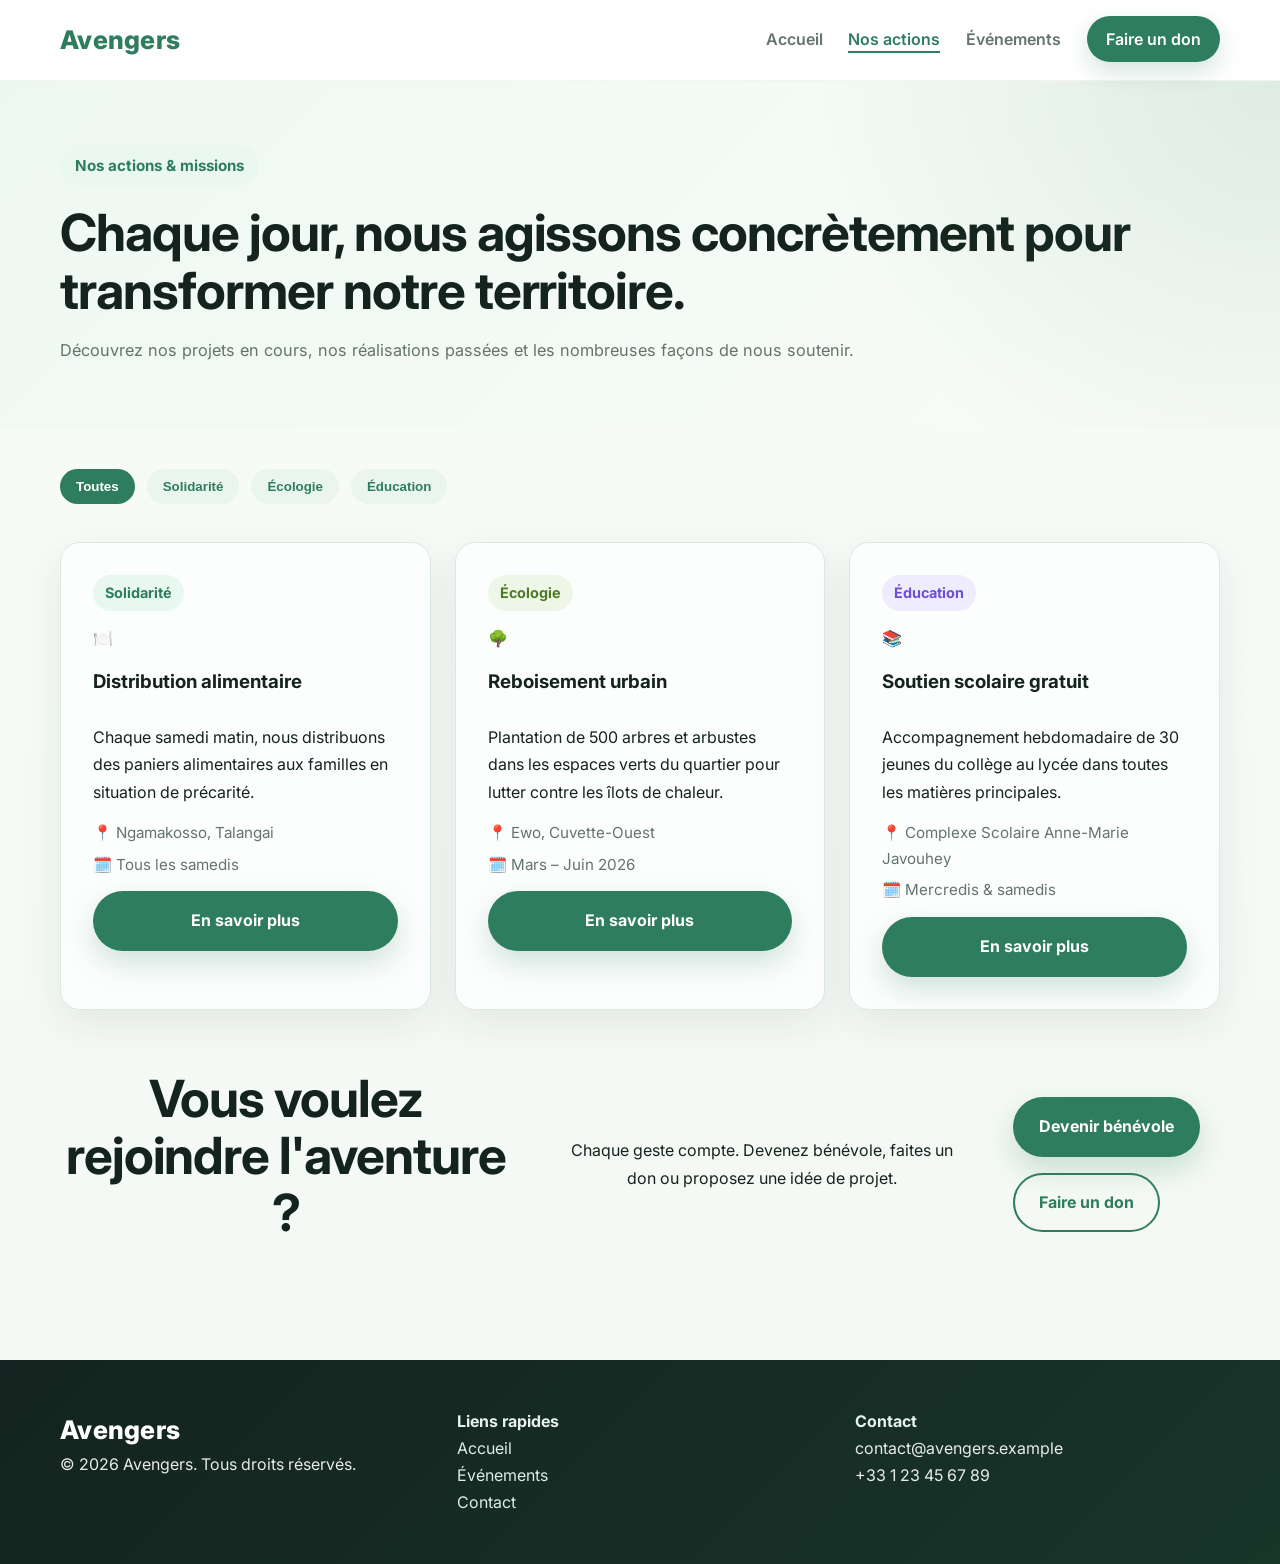
==== commit 47158e77: "Ajout de tous les fichiers du projet" ====
--- a/actions.html
+++ b/actions.html
@@ -1,16 +1,20 @@
-<!DOCTYPE html>
+﻿<!DOCTYPE html>
 <html lang="fr">
 <head>
     <meta charset="UTF-8">
     <meta name="viewport" content="width=device-width, initial-scale=1.0">
     <meta name="description" content="Découvrez les actions et missions de l'association Avengers">
-    <title>Nos Actions </title>
+    <title>Nos Actions</title>
+    <link rel="preconnect" href="https://fonts.googleapis.com">
+    <link rel="preconnect" href="https://fonts.gstatic.com" crossorigin>
     <link href="https://fonts.googleapis.com/css2?family=Inter:wght@300;400;600;700&display=swap" rel="stylesheet">
+    <meta name="theme-color" content="#0b1418">
+    <link rel="icon" href="assets/images/favicon.svg">
     <link rel="stylesheet" href="style.css">
 </head>
 <body>
     <a class="skip-link" href="#main-content">Aller au contenu</a>
-    
+
     <header class="main">
         <div class="container">
             <a href="index.html" class="logo">Avengers</a>
@@ -28,8 +32,11 @@
     <main id="main-content">
         <section class="hero hero-page">
             <div class="container hero-inner">
-                <h1>Nos Actions & Missions</h1>
-                <p class="lead">Chaque jour, nous agissons concrètement pour transformer notre territoire. Découvrez nos projets en cours et nos réalisations passées.</p>
+                <div class="hero-copy">
+                    <span class="hero-tag">Nos actions & missions</span>
+                    <h1>Chaque jour, nous agissons concrètement pour transformer notre territoire.</h1>
+                    <p class="lead">Découvrez nos projets en cours, nos réalisations passées et les nombreuses façons de nous soutenir.</p>
+                </div>
             </div>
         </section>
 
@@ -48,16 +55,12 @@
                     <div class="card-badge solidarite">Solidarité</div>
                     <div class="card-icon">🍽️</div>
                     <h3>Distribution alimentaire</h3>
-                    <p>Chaque samedi matin, nous distribuons des paniers alimentaires aux familles en situation de précarité du quartier.</p>
+                    <p>Chaque samedi matin, nous distribuons des paniers alimentaires aux familles en situation de précarité.</p>
                     <div class="card-meta">
                         <span class="meta-item">📍 Ngamakosso, Talangai</span>
                         <span class="meta-item">🗓️ Tous les samedis</span>
                     </div>
-                    <div class="card-progress">
-                        <div class="progress-bar" style="width: 78%;" aria-hidden="true"></div>
-                        <span class="progress-text">78% de l'objectif atteint</span>
-                    </div>
-                    <a href="#" class="btn btn-primary card-cta">En savoir plus</a>
+                    <a href="contact.html" class="btn btn-primary card-cta">En savoir plus</a>
                 </article>
 
                 <article class="card action-card" data-category="ecologie">
@@ -69,11 +72,7 @@
                         <span class="meta-item">📍 Ewo, Cuvette-Ouest</span>
                         <span class="meta-item">🗓️ Mars – Juin 2026</span>
                     </div>
-                    <div class="card-progress">
-                        <div class="progress-bar" style="width: 45%;" aria-hidden="true"></div>
-                        <span class="progress-text">45% de l'objectif atteint</span>
-                    </div>
-                    <a href="#" class="btn btn-primary card-cta">En savoir plus</a>
+                    <a href="contact.html" class="btn btn-primary card-cta">En savoir plus</a>
                 </article>
 
                 <article class="card action-card" data-category="education">
@@ -85,59 +84,7 @@
                         <span class="meta-item">📍 Complexe Scolaire Anne-Marie Javouhey</span>
                         <span class="meta-item">🗓️ Mercredis & samedis</span>
                     </div>
-                    <div class="card-progress">
-                        <div class="progress-bar" style="width: 92%;" aria-hidden="true"></div>
-                        <span class="progress-text">92% de l'objectif atteint</span>
-                    </div>
-                    <a href="#" class="btn btn-primary card-cta">En savoir plus</a>
-                </article>
-
-                <article class="card action-card" data-category="solidarite">
-                    <div class="card-badge solidarite">Solidarité</div>
-                    <div class="card-icon">🏠</div>
-                    <h3>Hébergement d'urgence</h3>
-                    <p>Mise à disposition de 12 places d'hébergement temporaire pour personnes sans domicile fixe.</p>
-                    <div class="card-meta">
-                        <span class="meta-item">📍 Massengo, Soprogi, Djiri</span>
-                        <span class="meta-item">🗓️ Permanent</span>
-                    </div>
-                    <div class="card-progress">
-                        <div class="progress-bar" style="width: 100%;" aria-hidden="true"></div>
-                        <span class="progress-text">Objectif atteint !</span>
-                    </div>
-                    <a href="#" class="btn btn-primary card-cta">En savoir plus</a>
-                </article>
-
-                <article class="card action-card" data-category="ecologie">
-                    <div class="card-badge ecologie">Écologie</div>
-                    <div class="card-icon">♻️</div>
-                    <h3>Ateliers zéro déchet</h3>
-                    <p>Sensibilisation et ateliers pratiques pour réduire les déchets au quotidien : compostage, DIY, réparation.</p>
-                    <div class="card-meta">
-                        <span class="meta-item">📍 Plusieurs arrondissements(Ouenzé, Poto-poto, Moungali, Makélékélé, Bacongo, Madibou...etc)</span>
-                        <span class="meta-item">🗓️ 5 fois par mois</span>
-                    </div>
-                    <div class="card-progress">
-                        <div class="progress-bar" style="width: 60%;" aria-hidden="true"></div>
-                        <span class="progress-text">60% de l'objectif atteint</span>
-                    </div>
-                    <a href="#" class="btn btn-primary card-cta">En savoir plus</a>
-                </article>
-
-                <article class="card action-card" data-category="education">
-                    <div class="card-badge education">Éducation</div>
-                    <div class="card-icon">💻</div>
-                    <h3>Numérique pour tous</h3>
-                    <p>Initiation à l'informatique et à internet pour les seniors et les personnes éloignées du numérique.</p>
-                    <div class="card-meta">
-                        <span class="meta-item">📍 IFC - Institut Français du Congo</span>
-                        <span class="meta-item">🗓️ Tous les mardis</span>
-                    </div>
-                    <div class="card-progress">
-                        <div class="progress-bar" style="width: 35%;" aria-hidden="true"></div>
-                        <span class="progress-text">35% de l'objectif atteint</span>
-                    </div>
-                    <a href="#" class="btn btn-primary card-cta">En savoir plus</a>
+                    <a href="contact.html" class="btn btn-primary card-cta">En savoir plus</a>
                 </article>
             </div>
         </section>
@@ -171,7 +118,7 @@
             <div class="footer-col">
                 <h4>Contact</h4>
                 <p class="muted">contact@avengers.example</p>
-                <p class="muted">+242 06 987 00 66</p>
+                <p class="muted">+33 1 23 45 67 89</p>
             </div>
         </div>
     </footer>
--- a/style.css
+++ b/style.css
@@ -1,604 +1,727 @@
-:root{
-    --primary:#2e8b57;
-    --primary-dark:#256f47;
-    --secondary:#f4f7f6;
-
-    --text:#1f2937;
-    --text-light:#6b7280;
-
-    --white:#ffffff;
-    --background:#f8fafc;
-
-    --shadow:0 10px 25px rgba(0,0,0,.08);
-
-    --radius:14px;
-
-    --transition:.3s ease;
-}
-
-*{
-    margin:0;
-    padding:0;
-    box-sizing:border-box;
-}
-
-html{
-    scroll-behavior:smooth;
-}
-
-body{
-    font-family:'Inter',sans-serif;
-    color:var(--text);
-    background:var(--background);
-    line-height:1.7;
-}
-
-img{
-    width:100%;
-    display:block;
-}
-
-a{
-    text-decoration:none;
-    color:inherit;
-}
-
-ul{
-    list-style:none;
-}
-
-.container{
-    width:min(1100px,90%);
-    margin:auto;
-}
-
-
-.skip-link{
-    position:absolute;
-    left:-9999px;
-}
-
-.skip-link:focus{
-    left:20px;
-    top:20px;
-    background:var(--primary);
-    color:#fff;
-    padding:10px 18px;
-    border-radius:8px;
-    z-index:999;
-}
-
-.main{
-    background:var(--white);
-    position:sticky;
-    top:0;
-    z-index:100;
-    box-shadow:0 2px 12px rgba(0,0,0,.05);
-}
-
-.main .container{
-    display:flex;
-    justify-content:space-between;
-    align-items:center;
-    padding:18px 0;
-}
-
-.logo{
-    font-size:1.6rem;
-    font-weight:700;
-    color:var(--primary);
-}
-
-.links{
-    display:flex;
-    gap:2rem;
-    align-items:center;
-}
-
-.links a{
-    font-weight:500;
-    transition:var(--transition);
+﻿:root {
+    --primary: #2f7d5f;
+    --primary-dark: #22664a;
+    --primary-soft: #ebf8f0;
+    --secondary: #163a2b;
+    --text: #14231d;
+    --text-light: #64746d;
+    --white: #ffffff;
+    --surface: #fcfefd;
+    --surface-alt: #f4f8f6;
+    --border: #dce9e2;
+    --shadow: 0 14px 40px rgba(20, 35, 29, 0.08);
+    --shadow-lg: 0 24px 60px rgba(20, 35, 29, 0.12);
+    --radius: 20px;
+    --radius-sm: 14px;
+    --transition: 0.25s ease;
+}
+
+* {
+    margin: 0;
+    padding: 0;
+    box-sizing: border-box;
+}
+
+html {
+    scroll-behavior: smooth;
+}
+
+body {
+    font-family: 'Inter', sans-serif;
+    color: var(--text);
+    background: linear-gradient(180deg, #f8fcf9 0%, #f3f8f4 100%);
+    line-height: 1.7;
+}
+
+img {
+    width: 100%;
+    display: block;
+}
+
+a {
+    text-decoration: none;
+    color: inherit;
+}
+
+ul {
+    list-style: none;
+}
+
+main {
+    overflow: hidden;
+}
+
+.container {
+    width: min(1160px, 92%);
+    margin: auto;
+}
+
+.skip-link {
+    position: absolute;
+    left: -9999px;
+}
+
+.skip-link:focus {
+    left: 20px;
+    top: 20px;
+    background: var(--primary);
+    color: #fff;
+    padding: 10px 18px;
+    border-radius: 999px;
+    z-index: 999;
+}
+
+.main {
+    position: sticky;
+    top: 0;
+    z-index: 100;
+    background: rgba(255, 255, 255, 0.9);
+    backdrop-filter: blur(14px);
+    border-bottom: 1px solid rgba(20, 35, 29, 0.05);
+}
+
+.main .container {
+    display: flex;
+    justify-content: space-between;
+    align-items: center;
+    padding: 18px 0;
+}
+
+.logo {
+    font-size: 1.6rem;
+    font-weight: 800;
+    letter-spacing: 0.01em;
+    color: var(--primary);
+}
+
+.links {
+    display: flex;
+    gap: 1.6rem;
+    align-items: center;
+}
+
+.links a {
+    position: relative;
+    font-weight: 600;
+    color: var(--text-light);
+    transition: var(--transition);
+}
+
+.links a::after {
+    content: '';
+    position: absolute;
+    left: 0;
+    bottom: -4px;
+    width: 0;
+    height: 2px;
+    background: var(--primary);
+    transition: width var(--transition);
 }
 
 .links a:hover,
-.links .active{
-    color:var(--primary);
-}
-
-.bouton{
-    background:var(--primary);
-    color:white;
-    padding:.8rem 1.4rem;
-    border-radius:50px;
-}
-
-.bouton:hover{
-    background:var(--primary-dark);
-}
-
-.btn{
-    display:inline-block;
-    padding:14px 28px;
-    border-radius:50px;
-    font-weight:600;
-    transition:var(--transition);
-}
-
-.btn-primary{
-    background:var(--primary);
-    color:white;
-}
-
-.btn-primary:hover{
-    background:var(--primary-dark);
-}
-
-.btn-secondary{
-    border:2px solid var(--primary);
-    color:var(--primary);
-    margin-left:15px;
-}
-
-.btn-secondary:hover{
-    background:var(--primary);
-    color:white;
-}
-
-.hero{
-    padding:90px 0;
-}
-
-.hero-content{
-    display:flex;
-    justify-content:space-between;
-    align-items:center;
-    gap:60px;
-}
-
-.hero-text{
-    flex:1;
-}
-
-.hero-badge{
-    display:inline-block;
-    background:#e8f7ef;
-    color:var(--primary);
-    padding:.5rem 1rem;
-    border-radius:50px;
-    margin-bottom:20px;
-    font-weight:600;
-}
-
-.hero-text h1{
-    font-size:3rem;
-    line-height:1.2;
-    margin-bottom:25px;
-}
-
-.hero-text p{
-    color:var(--text-light);
-    margin-bottom:35px;
-}
-
-.hero-image{
-    flex:1;
-}
-
-.hero-image img{
-    border-radius:20px;
-    box-shadow:var(--shadow);
-}
-
-.about{
-    padding:100px 0;
-    background:white;
-}
-
-.about-content{
-    display:flex;
-    align-items:center;
-    gap:70px;
-}
-
-.about-image,
-.about-text{
-    flex:1;
-}
-
-.about-image img{
-    border-radius:20px;
-}
-
-.about-text h2{
-    font-size:2.2rem;
-    margin-bottom:20px;
-}
-
-.about-text p{
-    color:var(--text-light);
-    margin-bottom:30px;
-}
-
-
-.services{
-    padding:100px 0;
-}
-
-.section-title{
-    text-align:center;
-    margin-bottom:50px;
-    font-size:2.3rem;
-}
-
-.services-grid{
-    display:grid;
-    grid-template-columns:repeat(auto-fit,minmax(240px,1fr));
-    gap:25px;
-}
-
-.service-card{
-    background:white;
-    padding:35px;
-    border-radius:var(--radius);
-    box-shadow:var(--shadow);
-    transition:var(--transition);
-}
-
-.service-card:hover{
-    transform:translateY(-8px);
-}
-
-.service-card h3{
-    margin-bottom:15px;
-}
-
-.service-card p{
-    color:var(--text-light);
-}
-
-
-.impact{
-    padding:100px 0;
-    background:white;
-}
-
-.impact-grid{
-    display:grid;
-    grid-template-columns:repeat(4,1fr);
-    gap:25px;
-}
-
-.impact-card{
-    background:var(--secondary);
-    padding:40px 20px;
-    text-align:center;
-    border-radius:var(--radius);
-}
-
-.impact-number{
-    font-size:2.8rem;
-    color:var(--primary);
-    font-weight:700;
-    margin-bottom:10px;
-}
-
-.cta{
-    padding:100px 0;
-}
-
-.cta-content{
-    background:var(--primary);
-    color:white;
-    text-align:center;
-    padding:70px;
-    border-radius:20px;
-}
-
-.cta h2{
-    font-size:2.2rem;
-    margin-bottom:20px;
-}
-
-.cta p{
-    margin-bottom:35px;
-}
-
-.cta .btn-primary{
-    background:white;
-    color:var(--primary);
-}
-
-.cta .btn-primary:hover{
-    background:#f2f2f2;
-}
-
-.footer{
-    background:#1f2937;
-    color:white;
-    padding:60px 0;
-}
-
-.footer-container{
-    display:grid;
-    grid-template-columns:repeat(auto-fit,minmax(220px,1fr));
-    gap:40px;
-}
-
-.footer-links li{
-    margin-bottom:10px;
-}
-
-.footer-links a:hover{
-    color:var(--primary);
-}
-
-
-@media(max-width:900px){
-
-    .hero-content,
-    .about-content{
-        flex-direction:column;
-    }
-
-    .hero-text h1{
-        font-size:2.3rem;
-    }
-
-    .impact-grid{
-        grid-template-columns:repeat(2,1fr);
-    }
-
-}
-
-@media(max-width:600px){
-
-    .main .container{
-        flex-direction:column;
-        gap:20px;
-    }
-
-    .links{
-        flex-direction:column;
-    }
-
-    .hero{
-        padding:70px 0;
-    }
-
-    .hero-buttons{
-        display:flex;
-        flex-direction:column;
-        gap:15px;
-    }
-
-    .btn-secondary{
-        margin-left:0;
-    }
-}
-
-/*====================== Stylisation de la page Evènement PAR TONY BERENGER ==========================*/
-
-.evenements {
-    max-width: 960px;
-    margin: 0 auto;
-    padding: 5rem 1.5rem 6rem;
-}
-
-.en-tete {
-    display: flex;
-    flex-direction: column;
-    gap: 0.75rem;
-    margin-bottom:3.5em;
-    position : relative;
-}
-
-._activite {
-    font-family: 'Verdana', monospace;
-}
-
-h1 {
-    font-family: 'Segoe UI';
-}
-
-.sous-titre {
-    max-width: 52ch;
-    color:#2c3e50;
-    font-size: 1.02rem;
-    line-height: 1.6;
-    margin: 0;
-}
-
-/*  ================. STYLISATION DE CHAQUE ARTICLE  ===================*/
-
-/*  ================ LA DIV  DE LA PREMIERE ACTIVITE OEUVRE DE CHARITE =================*/
-
-.liste-evenement {
-    display: flex;
-    flex-direction: column;
-    gap: 1.5rem;
-    position: relative;
-    z-index: 1;
-}
-
-._evenement {
-    display: grid;
-    grid-template-columns: 150px 1px 1fr;
-    background: #ffffff;
-    border: 1px solid #0f1720;
-    border-radius: 14px;
-    overflow:hidden;
-}
-
-._evenement:hover{
-    border-color: #27ae60;
-    transform: translate(-2px);
-}
-
-._date {
-    background: #27ae60;
-    color: #f8f9fa;
-    display: flex;
-    flex-direction: column;
+.links .active {
+    color: var(--primary);
+}
+
+.links a:hover::after,
+.links .active::after {
+    width: 100%;
+}
+
+.bouton {
+    background: var(--primary);
+    color: #ffffff !important;
+    padding: 0.8rem 1.2rem;
+    border-radius: 999px;
+    box-shadow: 0 10px 25px rgba(47, 125, 95, 0.2);
+}
+
+.bouton:hover {
+    background: var(--primary-dark);
+    color: #ffffff !important;
+    transform: translateY(-2px);
+}
+
+.links a.bouton {
+    color: #ffffff;
+}
+
+.btn {
+    display: inline-flex;
     align-items: center;
     justify-content: center;
-    padding: 1.4rem 0.5em;
-    text-align: center;
-    gap:0.15rem;
-}
-
-._date .jour{
-    font-family: 'Franklin Gothic Medium', 'Arial Narrow', Arial, sans-serif;
+    padding: 14px 24px;
+    border-radius: 999px;
     font-weight: 700;
-    font-size: 3.4rem;
-    line-height: 1;
-}
-
-._date .mois {
-    font-family: 'Lucida Sans', 'Lucida Sans Regular', 'Lucida Grande', 'Lucida Sans Unicode', Geneva, Verdana, sans-serif;
-    font-size: 1rem;
-    letter-spacing: 0.14rem;
-    text-transform: uppercase;
-    color: #0f1720;
-}
-
-._date .heure{
-    font-family: 'Courier New', Courier, monospace;
-    font-size: 0.90rem;
-    color: #0f1720;
-    margin-top: 0.5rem;
-}
-
-._perforation{
-    background-size: 100%;
-    background-position: center;
-    background-color: #27ae60;
-}
-
-._details {
-    padding: 1.4rem 1.6rem;
-    display: flex;
-    flex-direction: column;
-    gap:0.55rem;
-    justify-content: center;
-}
-
-._span2 {
-    display: inline-flex;
-    align-self: flex-start;
-    font-family: 'Times New Roman', Times, serif;
-    font-size: 0.68rem;
-    letter-spacing: 0.1em;
-    text-transform: uppercase;
-    padding: 0.22rem 0.55rem;
-    border: 999px;
-    color: #0f1720;
-}
-
-._span1 {
-    font-family: 'Trebuchet MS', 'Lucida Sans Unicode', 'Lucida Grande', 'Lucida Sans', Arial, sans-serif;
-    font-size: 0.65rem;
-    letter-spacing: 0.1em;
-    text-transform: uppercase;
-    color: #f8f9fa;
-    background: #2c3e50;
-    align-self: flex-start;
-    padding: 0.15rem 0.5rem;
-    border-radius: 4px;
-    margin-bottom: 0.1rem;
-}
-
-._span2._gastro {
-    background: #34495e;
-}
-
-._details h2 {
-    font-family: Arial, Helvetica, sans-serif;
-    font-weight: 600;
-    font-size: 1.3rem;
-    margin: 0;
-    color: #0f1720;
-}
-
-._details p {
-    margin: 0;
-    color: #0f1720;
-    font-size: 0.92rem;
-    line-height: 1.55;
-    max-width: 56ch;
-}
-
-._meta {
-    display: flex;
+    transition: var(--transition);
+    border: 2px solid transparent;
+}
+
+.btn:hover {
+    transform: translateY(-2px);
+}
+
+.btn-primary {
+    background: var(--primary);
+    color: white;
+    box-shadow: 0 12px 30px rgba(47, 125, 95, 0.22);
+}
+
+.btn-primary:hover {
+    background: var(--primary-dark);
+}
+
+.btn-secondary {
+    border-color: var(--primary);
+    color: var(--primary);
+    background: transparent;
+}
+
+.btn-secondary:hover {
+    background: var(--primary);
+    color: white;
+}
+
+.hero {
+    padding: 96px 0 76px;
+    position: relative;
+}
+
+.hero::before {
+    content: '';
+    position: absolute;
+    inset: 0;
+    background: radial-gradient(circle at top right, rgba(47, 125, 95, 0.12), transparent 35%);
+    pointer-events: none;
+}
+
+.hero-content,
+.about-content,
+.hero-inner,
+.contact-content,
+.cta-content {
+    display: flex;
+    justify-content: space-between;
+    align-items: center;
+    gap: 56px;
+}
+
+.hero-text,
+.hero-copy,
+.about-text,
+.contact-header,
+.cta-copy {
+    flex: 1;
+}
+
+.hero-badge,
+.hero-tag,
+.section-label {
+    display: inline-block;
+    background: var(--primary-soft);
+    color: var(--primary);
+    padding: 0.5rem 0.95rem;
+    border-radius: 999px;
+    margin-bottom: 18px;
+    font-weight: 700;
+    font-size: 0.95rem;
+}
+
+.hero-text h1,
+.hero-copy h1,
+.cta-content h2 {
+    font-size: clamp(2.2rem, 4vw, 3.4rem);
+    line-height: 1.12;
+    margin-bottom: 18px;
+    letter-spacing: -0.02em;
+}
+
+.hero-text p,
+.hero-copy p,
+.about-text p,
+.contact-header p,
+.cta-copy p {
+    color: var(--text-light);
+    margin-bottom: 28px;
+    font-size: 1.02rem;
+}
+
+.hero-image,
+.hero-aside,
+.about-image {
+    flex: 1;
+}
+
+.hero-image img,
+.about-image img {
+    border-radius: 24px;
+    box-shadow: var(--shadow-lg);
+    border: 1px solid rgba(255, 255, 255, 0.75);
+}
+
+.hero-buttons,
+.hero-actions,
+.hero-ctas {
+    display: flex;
+    gap: 1rem;
     flex-wrap: wrap;
-    gap:1rem;
-    margin-top: 0.2rem;
-    font-size: 0.82rem;
-    color: #0f1720;
-}
-
-._meta span {
+}
+
+.about {
+    padding: 90px 0;
+    background: var(--white);
+}
+
+.about-text h2 {
+    font-size: 2.1rem;
+    margin-bottom: 14px;
+}
+
+.section-pill {
     display: inline-flex;
     align-items: center;
-    gap: 0.35rem;
-}
-
-
-.reserver {
-    align-self: flex-start;
-    margin-top: 0.6rem;
-    font-family: Georgia, 'Times New Roman', Times, serif;
-    font-size: 0.80rem;
-    letter-spacing: 0.04em;
-    text-decoration: none;
-    color: #28b76a;
-    border-bottom: 1px solid #0f1720;
-    padding-bottom: 2px;
-    transition: color 0.2s ease;
-}
-
-.reserver:hover{
-    color: #0f1720;
-}
-
-/*====================  STYLISATION DE LA DIV DE D_TOUTES LES ACTIVITES =====================*/
-
-._programme {
-    margin-top: 3rem;
-    display: flex;
+    gap: 8px;
+    padding: 0.5rem 0.85rem;
+    border-radius: 999px;
+    background: var(--primary-soft);
+    color: var(--primary);
+    font-size: 0.9rem;
+    font-weight: 700;
+    margin-bottom: 14px;
+}
+
+.about-highlights {
+    display: flex;
+    flex-wrap: wrap;
+    gap: 10px;
+    margin: 0 0 24px;
+}
+
+.about-highlights span {
+    background: var(--surface-alt);
+    color: var(--text);
+    padding: 8px 12px;
+    border-radius: 999px;
+    font-size: 0.95rem;
+    border: 1px solid var(--border);
+}
+
+.section-intro {
+    text-align: center;
+    color: var(--text-light);
+    max-width: 680px;
+    margin: -10px auto 34px;
+}
+
+.services,
+.impact,
+.cta-home {
+    padding: 90px 0;
+}
+
+.section-title {
+    text-align: center;
+    margin-bottom: 42px;
+    font-size: clamp(1.8rem, 2.3vw, 2.25rem);
+    position: relative;
+}
+
+.section-title::after {
+    content: '';
+    width: 72px;
+    height: 3px;
+    background: linear-gradient(90deg, var(--primary), #8bd0b3);
+    display: block;
+    margin: 12px auto 0;
+    border-radius: 999px;
+}
+
+.services-grid,
+.impact-grid {
+    display: grid;
+    gap: 24px;
+}
+
+.services-grid {
+    grid-template-columns: repeat(auto-fit, minmax(240px, 1fr));
+}
+
+.impact-grid {
+    grid-template-columns: repeat(4, minmax(0, 1fr));
+}
+
+.service-card,
+.impact-card,
+.card,
+.event-card,
+.contact-card,
+.cta-card,
+.hero-panel,
+.form-card {
+    background: var(--surface);
+    padding: 32px;
+    border-radius: var(--radius);
+    box-shadow: var(--shadow);
+    border: 1px solid var(--border);
+    transition: transform var(--transition), box-shadow var(--transition);
+}
+
+.service-card:hover,
+.impact-card:hover,
+.card:hover,
+.event-card:hover,
+.contact-card:hover {
+    transform: translateY(-4px);
+    box-shadow: var(--shadow-lg);
+}
+
+.service-card h3,
+.impact-card h3,
+.card h3,
+.event-card h3,
+.contact-card h3 {
+    margin-bottom: 12px;
+}
+
+.impact-number {
+    font-size: 2.8rem;
+    color: var(--primary);
+    font-weight: 700;
+    margin-bottom: 8px;
+}
+
+.cta-home-content {
+    background: linear-gradient(135deg, var(--primary), #3a8f67);
+    color: white;
+    text-align: center;
+    padding: 72px;
+    border-radius: 28px;
+    box-shadow: var(--shadow-lg);
+}
+
+.cta-home h2 {
+    font-size: 2.1rem;
+    margin-bottom: 14px;
+}
+
+.hero-page {
+    padding: 64px 0 36px;
+    background: linear-gradient(135deg, #eef8f2, #f9fcf8);
+}
+
+.hero-panel {
+    background: linear-gradient(135deg, var(--primary), #3a8f67);
+    color: white;
+}
+
+.hero-panel-text,
+.hero-subnote,
+.hero-note,
+.muted {
+    color: rgba(255, 255, 255, 0.9);
+}
+
+.hero-stats {
+    display: grid;
+    gap: 14px;
+    margin: 20px 0;
+}
+
+.hero-stat {
+    background: rgba(255, 255, 255, 0.12);
+    padding: 15px;
+    border-radius: 12px;
+}
+
+.hero-stat-number {
+    display: block;
+    font-size: 1.45rem;
+    font-weight: 700;
+}
+
+.contact {
+    padding: 90px 0;
+}
+
+.contact-grid {
+    display: grid;
+    grid-template-columns: 0.95fr 1.05fr;
+    gap: 24px;
+}
+
+.contact-info,
+.contact-form {
+    display: grid;
+    gap: 20px;
+}
+
+.contact-form fieldset {
+    border: 0;
+    padding: 0;
+    margin: 0;
+}
+
+.contact-form legend {
+    font-weight: 700;
+    margin-bottom: 16px;
+}
+
+.form-row {
+    display: grid;
+    gap: 8px;
+    margin-bottom: 16px;
+}
+
+.contact-input,
+.contact-select,
+.contact-textarea {
+    width: 100%;
+    padding: 13px 14px;
+    border: 1px solid var(--border);
+    border-radius: 12px;
+    font: inherit;
+    background: white;
+    transition: border-color var(--transition), box-shadow var(--transition);
+}
+
+.contact-input:focus,
+.contact-select:focus,
+.contact-textarea:focus {
+    outline: none;
+    border-color: var(--primary);
+    box-shadow: 0 0 0 4px rgba(47, 125, 95, 0.12);
+}
+
+.checkbox-label {
+    display: flex;
+    gap: 10px;
     align-items: center;
+    color: var(--text-light);
+}
+
+.required {
+    color: var(--primary);
+}
+
+.cta {
+    padding-bottom: 100px;
+}
+
+.cta-card {
+    display: flex;
     justify-content: space-between;
+    align-items: center;
+    gap: 24px;
+}
+
+.cta-list {
+    padding-left: 20px;
+    color: var(--text-light);
+}
+
+.cta-list li {
+    margin-bottom: 8px;
+}
+
+.footer {
+    background: linear-gradient(135deg, #14231f, #18352a);
+    color: #e7f2eb;
+    padding: 48px 0;
+}
+
+.footer-container {
+    display: grid;
+    grid-template-columns: repeat(3, minmax(0, 1fr));
+    gap: 32px;
+}
+
+.footer-logo {
+    color: var(--white);
+}
+
+.footer-links a {
+    color: #dceee5;
+    transition: color var(--transition);
+}
+
+.footer-links a:hover {
+    color: var(--white);
+}
+
+.filters {
+    padding: 40px 0 18px;
+}
+
+.filter-buttons {
+    display: flex;
     flex-wrap: wrap;
-    gap: 1rem;
-    padding-top: 1.5rem;
-    border-top: 1px solid #27ae60;
-}
-
-._programme p{
-    margin: 0;
-    font-size: 0.85rem;
-    color: #0f1720;
-}
-
-._agenda-complet {
-    font-size: 0.78rem;
-    text-decoration: none;
-    color: #f8f9fa;
-    background: #5a6b6a;
-    padding: 0.6rem 1.1rem;
-    border-radius: 8px;
-    letter-spacing: 0.03em;
-    transition: background 0.2s ease;
-}
-
-._agenda-complet:hover{
-    background: #0f1720;
-
-    .impact-grid{
-        grid-template-columns:1fr;
+    gap: 12px;
+}
+
+.filter-btn {
+    border: 0;
+    padding: 10px 16px;
+    border-radius: 999px;
+    background: #eaf5ee;
+    color: var(--primary);
+    cursor: pointer;
+    font-weight: 600;
+    transition: var(--transition);
+}
+
+.filter-btn.active,
+.filter-btn:hover {
+    background: var(--primary);
+    color: white;
+}
+
+.actions-grid {
+    padding: 20px 0 60px;
+}
+
+.actions-list {
+    display: grid;
+    grid-template-columns: repeat(auto-fit, minmax(260px, 1fr));
+    gap: 24px;
+}
+
+.action-card {
+    display: flex;
+    flex-direction: column;
+    gap: 14px;
+}
+
+.card-badge {
+    display: inline-block;
+    width: fit-content;
+    padding: 6px 12px;
+    border-radius: 999px;
+    font-size: 0.9rem;
+    font-weight: 700;
+}
+
+.card-badge.solidarite {
+    background: #e8f7ef;
+    color: var(--primary);
+}
+
+.card-badge.ecologie {
+    background: #eef7e7;
+    color: #4f7a24;
+}
+
+.card-badge.education {
+    background: #f0ecff;
+    color: #6b4fd6;
+}
+
+.card-meta {
+    display: flex;
+    flex-direction: column;
+    gap: 6px;
+    color: var(--text-light);
+    font-size: 0.95rem;
+}
+
+.cta-section {
+    padding: 0 0 100px;
+    text-align: center;
+}
+
+.evenements-preview {
+    padding: 20px 0 100px;
+}
+
+.event-list {
+    display: grid;
+    gap: 18px;
+    margin-bottom: 24px;
+}
+
+.event-card {
+    position: relative;
+    overflow: hidden;
+}
+
+.event-card::before {
+    content: '';
+    position: absolute;
+    inset: 0;
+    background: linear-gradient(135deg, rgba(47, 125, 95, 0.08), transparent 60%);
+    pointer-events: none;
+}
+
+.event-date {
+    display: inline-block;
+    margin-bottom: 10px;
+    padding: 6px 10px;
+    border-radius: 999px;
+    background: var(--primary-soft);
+    color: var(--primary);
+    font-weight: 700;
+    font-size: 0.9rem;
+}
+
+.event-meta {
+    list-style: none;
+    padding: 0;
+    margin-top: 12px;
+    display: grid;
+    gap: 6px;
+    color: var(--text-light);
+}
+
+.events-cta {
+    display: flex;
+    justify-content: center;
+}
+
+@media (max-width: 900px) {
+    .hero-content,
+    .about-content,
+    .hero-inner,
+    .contact-content,
+    .cta-card,
+    .cta-content,
+    .contact-grid,
+    .footer-container,
+    .impact-grid {
+        grid-template-columns: 1fr;
+        flex-direction: column;
+        align-items: stretch;
     }
 
-    .cta-content{
-        padding:40px 25px;
+    .impact-grid {
+        grid-template-columns: repeat(2, minmax(0, 1fr));
     }
-
-}+}
+
+@media (max-width: 700px) {
+    .main .container {
+        flex-wrap: wrap;
+        gap: 12px;
+    }
+
+    .links {
+        flex-wrap: wrap;
+        gap: 1rem;
+    }
+
+    .hero {
+        padding-top: 72px;
+    }
+
+    .hero-text h1,
+    .hero-copy h1,
+    .cta-content h2 {
+        font-size: 2.1rem;
+    }
+
+    .cta-home-content {
+        padding: 48px 24px;
+    }
+
+    .impact-grid {
+        grid-template-columns: 1fr;
+    }
+}
